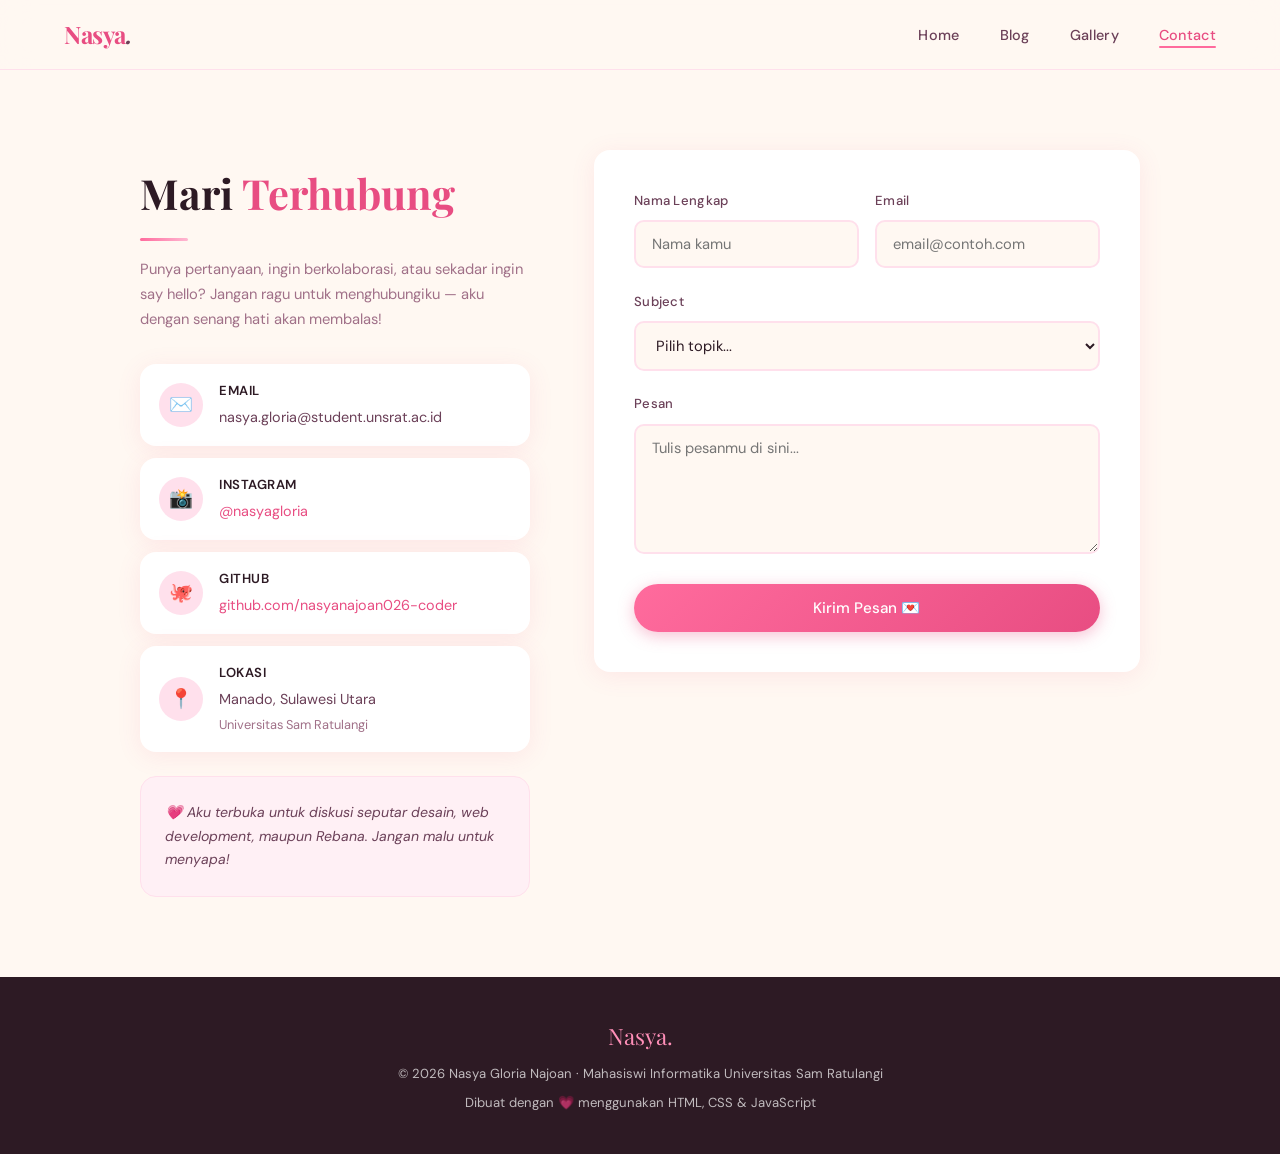
==== pages/contact.html @ c36bca0c "first commit" ====
<!DOCTYPE html>
<html lang="id">
<head>
  <meta charset="UTF-8">
  <meta name="viewport" content="width=device-width, initial-scale=1.0">
  <title>Contact — Nasya Gloria Najoan</title>
  <link rel="stylesheet" href="../css/style.css">
  <link rel="icon" href="data:image/svg+xml,<svg xmlns='http://www.w3.org/2000/svg' viewBox='0 0 100 100'><text y='.9em' font-size='90'>🌸</text></svg>">
</head>
<body>

  <!-- NAVBAR -->
  <nav class="navbar">
    <a href="../index.html" class="nav-logo">Nasya<span>.</span></a>
    <ul class="nav-links">
      <li><a href="../index.html">Home</a></li>
      <li><a href="blog.html">Blog</a></li>
      <li><a href="gallery.html">Gallery</a></li>
      <li><a href="contact.html" class="active">Contact</a></li>
    </ul>
    <div class="nav-toggle" aria-label="Toggle menu">
      <span></span><span></span><span></span>
    </div>
  </nav>

  <div class="page-wrapper">

    <section class="contact-page">
      <div class="contact-inner">

        <!-- LEFT: Info -->
<div class="contact-info fade-up">
  <h1 class="section-title">Mari <span>Terhubung</span></h1>
  <div class="divider"></div>
  <p class="contact-info-desc">
    Punya pertanyaan, ingin berkolaborasi, atau sekadar ingin say hello? Jangan ragu untuk menghubungiku — aku dengan senang hati akan membalas!
  </p>

  <div class="contact-card">
    <div class="contact-icon">✉️</div>
    <div class="contact-card-text">
      <strong>Email</strong>
      <span>nasya.gloria@student.unsrat.ac.id</span>
    </div>
  </div>

  <div class="contact-card">
    <div class="contact-icon">📸</div>
    <div class="contact-card-text">
      <strong>Instagram</strong>
      <!-- Ganti dengan username Instagram kamu -->
      <span><a href="https://www.instagram.com/nasyagloria/" target="_blank" style="color:var(--pink-500)">@nasyagloria</a></span>
    </div>
  </div>

  <div class="contact-card">
    <div class="contact-icon">🐙</div>
    <div class="contact-card-text">
      <strong>GitHub</strong>
      <span><a href="https://github.com/nasyanajoan026-coder" target="_blank" style="color:var(--pink-500)">github.com/nasyanajoan026-coder</a></span>
    </div>
  </div>

  <div class="contact-card">
    <div class="contact-icon">📍</div>
    <div class="contact-card-text">
      <strong>Lokasi</strong>
      <span>Manado, Sulawesi Utara</span>
      <span style="font-size:0.8rem;color:var(--text-soft)">Universitas Sam Ratulangi</span>
    </div>
  </div>

  <div style="margin-top:1.5rem;padding:1.5rem;background:var(--pink-50);border-radius:var(--radius);border:1px solid var(--pink-100)">
    <p style="font-size:0.88rem;color:var(--text-mid);font-style:italic;line-height:1.7">
      💗 Aku terbuka untuk diskusi seputar desain, web development, maupun Rebana. Jangan malu untuk menyapa!
    </p>
  </div>
</div>

        <!-- RIGHT: Form -->
        <div class="contact-form-wrap fade-up" style="animation-delay:0.15s">
          <form class="contact-form">
            <div class="form-row">
              <div class="form-group">
                <label for="name">Nama Lengkap</label>
                <input type="text" id="name" name="name" placeholder="Nama kamu" required>
              </div>
              <div class="form-group">
                <label for="email">Email</label>
                <input type="email" id="email" name="email" placeholder="email@contoh.com" required>
              </div>
            </div>

            <div class="form-group">
              <label for="subject">Subject</label>
              <select id="subject" name="subject" required>
                <option value="" disabled selected>Pilih topik...</option>
                <option value="kolaborasi">Kolaborasi Proyek</option>
                <option value="desain">Tanya Seputar Desain</option>
                <option value="rebana">Tentang Rebana</option>
                <option value="lainnya">Lainnya</option>
              </select>
            </div>

            <div class="form-group">
              <label for="message">Pesan</label>
              <textarea id="message" name="message" placeholder="Tulis pesanmu di sini..." required></textarea>
            </div>

            <button type="submit" class="btn btn-primary form-submit">
              Kirim Pesan 💌
            </button>
          </form>

          <div class="form-success">
            <span class="success-icon">💌</span>
            <h3>Pesan Terkirim!</h3>
            <p>Terima kasih sudah menghubungi aku. Aku akan segera membalas pesanmu. 🌸</p>
          </div>
        </div>

      </div>
    </section>

  </div>

  <!-- FOOTER -->
  <footer>
    <span class="footer-logo">Nasya.</span>
    <p>© 2026 Nasya Gloria Najoan · Mahasiswi Informatika Universitas Sam Ratulangi</p>
    <p style="margin-top:0.4rem">Dibuat dengan 💗 menggunakan HTML, CSS &amp; JavaScript</p>
  </footer>

  <script src="../js/script.js"></script>
</body>
</html>
---- css/style.css ----
@import url("https://fonts.googleapis.com/css2?family=Playfair+Display:ital,wght@0,400;0,600;0,700;1,400&family=DM+Sans:wght@300;400;500&display=swap");

/* ===== CSS VARIABLES ===== */
:root {
  --pink-50: #fff0f5;
  --pink-100: #ffe0ec;
  --pink-200: #ffb8d2;
  --pink-300: #ff8fb8;
  --pink-400: #ff6b9d;
  --pink-500: #e84d82;
  --cream: #fff8f2;
  --white: #ffffff;
  --text-dark: #2d1a24;
  --text-mid: #6b4058;
  --text-soft: #a07088;
  --shadow: 0 4px 24px rgba(232, 77, 130, 0.1);
  --shadow-lg: 0 12px 48px rgba(232, 77, 130, 0.16);
  --radius: 16px;
  --radius-sm: 10px;
  --nav-h: 70px;
  --transition: all 0.3s cubic-bezier(0.4, 0, 0.2, 1);
}

/* ===== RESET & BASE ===== */
*,
*::before,
*::after {
  box-sizing: border-box;
  margin: 0;
  padding: 0;
}

html {
  scroll-behavior: smooth;
}

body {
  font-family: "DM Sans", sans-serif;
  background: var(--cream);
  color: var(--text-dark);
  line-height: 1.7;
  overflow-x: hidden;
}

a {
  text-decoration: none;
  color: inherit;
}
img {
  max-width: 100%;
  display: block;
}
ul {
  list-style: none;
}

/* ===== SCROLLBAR ===== */
::-webkit-scrollbar {
  width: 6px;
}
::-webkit-scrollbar-track {
  background: var(--pink-50);
}
::-webkit-scrollbar-thumb {
  background: var(--pink-300);
  border-radius: 3px;
}

/* ===== NAVBAR ===== */
.navbar {
  position: fixed;
  top: 0;
  left: 0;
  right: 0;
  height: var(--nav-h);
  background: rgba(255, 248, 242, 0.88);
  backdrop-filter: blur(16px);
  -webkit-backdrop-filter: blur(16px);
  border-bottom: 1px solid var(--pink-100);
  z-index: 1000;
  display: flex;
  align-items: center;
  padding: 0 5%;
  justify-content: space-between;
  transition: var(--transition);
}

.navbar.scrolled {
  background: rgba(255, 248, 242, 0.97);
  box-shadow: var(--shadow);
}

.nav-logo {
  font-family: "Playfair Display", serif;
  font-size: 1.5rem;
  font-weight: 700;
  color: var(--pink-500);
  letter-spacing: -0.5px;
}

.nav-logo span {
  color: var(--text-mid);
  font-style: italic;
}

.nav-links {
  display: flex;
  gap: 2.5rem;
  align-items: center;
}

.nav-links a {
  font-size: 0.9rem;
  font-weight: 500;
  color: var(--text-mid);
  position: relative;
  transition: var(--transition);
  letter-spacing: 0.3px;
}

.nav-links a::after {
  content: "";
  position: absolute;
  bottom: -4px;
  left: 0;
  width: 0;
  height: 2px;
  background: var(--pink-400);
  border-radius: 2px;
  transition: var(--transition);
}

.nav-links a:hover,
.nav-links a.active {
  color: var(--pink-500);
}
.nav-links a:hover::after,
.nav-links a.active::after {
  width: 100%;
}

.nav-toggle {
  display: none;
  flex-direction: column;
  gap: 5px;
  cursor: pointer;
  padding: 4px;
}

.nav-toggle span {
  display: block;
  width: 24px;
  height: 2px;
  background: var(--text-mid);
  border-radius: 2px;
  transition: var(--transition);
}

/* ===== PAGE WRAPPER ===== */
.page-wrapper {
  padding-top: var(--nav-h);
  min-height: 100vh;
}

/* ===== SECTION COMMON ===== */
section {
  padding: 80px 5%;
}

.section-title {
  font-family: "Playfair Display", serif;
  font-size: clamp(1.8rem, 4vw, 2.6rem);
  color: var(--text-dark);
  margin-bottom: 0.4rem;
}

.section-subtitle {
  color: var(--text-soft);
  font-size: 0.95rem;
  margin-bottom: 3rem;
}

.section-title span {
  color: var(--pink-500);
}

.divider {
  width: 48px;
  height: 3px;
  background: linear-gradient(90deg, var(--pink-400), var(--pink-200));
  border-radius: 2px;
  margin: 0.6rem 0 1rem;
}

/* ===== BTN ===== */
.btn {
  display: inline-flex;
  align-items: center;
  gap: 8px;
  padding: 12px 28px;
  border-radius: 50px;
  font-family: "DM Sans", sans-serif;
  font-size: 0.9rem;
  font-weight: 500;
  cursor: pointer;
  transition: var(--transition);
  border: none;
}

.btn-primary {
  background: linear-gradient(135deg, var(--pink-400), var(--pink-500));
  color: white;
  box-shadow: 0 4px 16px rgba(232, 77, 130, 0.35);
}

.btn-primary:hover {
  transform: translateY(-2px);
  box-shadow: 0 8px 24px rgba(232, 77, 130, 0.45);
}

.btn-outline {
  background: transparent;
  color: var(--pink-500);
  border: 2px solid var(--pink-300);
}

.btn-outline:hover {
  background: var(--pink-50);
  border-color: var(--pink-400);
  transform: translateY(-2px);
}

/* ===== CARD ===== */
.card {
  background: var(--white);
  border-radius: var(--radius);
  overflow: hidden;
  box-shadow: var(--shadow);
  transition: var(--transition);
}

.card:hover {
  transform: translateY(-6px);
  box-shadow: var(--shadow-lg);
}

/* ===== BADGE / TAG ===== */
.tag {
  display: inline-block;
  padding: 4px 12px;
  border-radius: 50px;
  font-size: 0.75rem;
  font-weight: 500;
  background: var(--pink-100);
  color: var(--pink-500);
}

/* ============================================================
   HOME PAGE
   ============================================================ */

/* Hero */
.hero {
  min-height: calc(100vh - var(--nav-h));
  display: grid;
  grid-template-columns: 1fr 1fr;
  align-items: center;
  gap: 4rem;
  padding: 60px 5%;
  position: relative;
  overflow: hidden;
}

.hero::before {
  content: "";
  position: absolute;
  top: -120px;
  right: -120px;
  width: 500px;
  height: 500px;
  background: radial-gradient(circle, var(--pink-100) 0%, transparent 70%);
  pointer-events: none;
}

.hero::after {
  content: "";
  position: absolute;
  bottom: -80px;
  left: -80px;
  width: 350px;
  height: 350px;
  background: radial-gradient(circle, var(--pink-50) 0%, transparent 70%);
  pointer-events: none;
}

.hero-text {
  position: relative;
  z-index: 1;
}

.hero-greeting {
  font-size: 0.9rem;
  font-weight: 500;
  color: var(--pink-500);
  letter-spacing: 2px;
  text-transform: uppercase;
  display: flex;
  align-items: center;
  gap: 10px;
  margin-bottom: 1rem;
}

.hero-greeting::before {
  content: "";
  display: inline-block;
  width: 30px;
  height: 2px;
  background: var(--pink-400);
}

.hero-name {
  font-family: "Playfair Display", serif;
  font-size: clamp(2.4rem, 5vw, 4rem);
  font-weight: 700;
  line-height: 1.15;
  color: var(--text-dark);
  margin-bottom: 0.5rem;
}

.hero-name span {
  color: var(--pink-500);
}

.hero-tagline {
  font-family: "Playfair Display", serif;
  font-size: clamp(1rem, 2vw, 1.3rem);
  color: var(--text-mid);
  font-style: italic;
  margin-bottom: 1.5rem;
}

.hero-desc {
  color: var(--text-soft);
  font-size: 0.95rem;
  max-width: 420px;
  margin-bottom: 2.5rem;
}

.hero-btns {
  display: flex;
  gap: 1rem;
  flex-wrap: wrap;
}

.hero-image {
  position: relative;
  z-index: 1;
  display: flex;
  justify-content: center;
}

.hero-img-wrap {
  position: relative;
  width: 340px;
  height: 400px;
}

.hero-img-bg {
  position: absolute;
  inset: 0;
  background: linear-gradient(135deg, var(--pink-200), var(--pink-100));
  border-radius: 60% 40% 40% 60% / 50% 50% 50% 50%;
  animation: morphBlob 8s ease-in-out infinite;
}

.blog-card-img img {
  width: 100%;
  height: 100%;
  object-fit: cover;
}

.modal-header-img {
  height: 220px;
  overflow: hidden;  
  display: block;     
  position: relative;
}

.modal-header-img img {
  width: 100%;
  height: 100%;
  object-fit: cover;
  object-position: center top;
}

.modal-header-img .modal-close {
  position: absolute;
  top: 1rem;
  right: 1rem;
}

.contact-card {
  display: flex;
  align-items: center;
  gap: 1rem;
  background: var(--white);
  border-radius: var(--radius);
  padding: 1rem 1.2rem;
  margin-bottom: 0.8rem;
  box-shadow: var(--shadow);
  transition: var(--transition);
}

.contact-card:hover {
  transform: translateX(4px);
  box-shadow: var(--shadow-lg);
}

.contact-card-text {
  display: flex;
  flex-direction: column;
  gap: 0.15rem;
}

.contact-card-text strong {
  font-size: 0.82rem;
  font-weight: 600;
  color: var(--text-dark);
  text-transform: uppercase;
  letter-spacing: 0.5px;
}

.contact-card-text span {
  font-size: 0.9rem;
  color: var(--text-mid);
}

@keyframes morphBlob {
  0%,
  100% {
    border-radius: 60% 40% 40% 60% / 50% 50% 50% 50%;
  }
  33% {
    border-radius: 40% 60% 60% 40% / 60% 40% 60% 40%;
  }
  66% {
    border-radius: 50% 50% 40% 60% / 40% 60% 50% 50%;
  }
}

.hero-img-wrap img,
.hero-img-placeholder {
  position: absolute;
  bottom: 0;
  left: 50%;
  transform: translateX(-50%);
  width: 290px;
  height: 360px;
  object-fit: cover;
  object-position: top;
  border-radius: 50% 50% 20px 20px;
  z-index: 1;
}

.hero-img-placeholder {
  background: linear-gradient(180deg, var(--pink-200) 0%, var(--pink-300) 100%);
  display: flex;
  align-items: center;
  justify-content: center;
  font-size: 5rem;
}

.hero-badge {
  position: absolute;
  background: white;
  border-radius: 14px;
  padding: 10px 16px;
  box-shadow: var(--shadow);
  display: flex;
  align-items: center;
  gap: 10px;
  font-size: 0.82rem;
  font-weight: 500;
  color: var(--text-mid);
  z-index: 2;
  animation: float 4s ease-in-out infinite;
}

.hero-badge .badge-icon {
  font-size: 1.3rem;
}

.hero-badge-1 {
  top: 20px;
  right: -10px;
  animation-delay: 0s;
}
.hero-badge-2 {
  bottom: 60px;
  left: -20px;
  animation-delay: 1.5s;
}

@keyframes float {
  0%,
  100% {
    transform: translateY(0);
  }
  50% {
    transform: translateY(-8px);
  }
}

/* About */
.about {
  background: var(--white);
}
.about-inner {
  display: grid;
  grid-template-columns: 1fr 1fr;
  gap: 5rem;
  align-items: center;
  max-width: 1100px;
  margin: 0 auto;
}

.about-text p {
  color: var(--text-mid);
  margin-bottom: 1rem;
  font-size: 0.95rem;
}

.about-highlights {
  display: flex;
  gap: 2rem;
  margin-top: 2rem;
}

.highlight-item {
  text-align: center;
}

.highlight-num {
  font-family: "Playfair Display", serif;
  font-size: 2rem;
  font-weight: 700;
  color: var(--pink-500);
  display: block;
}

.highlight-label {
  font-size: 0.8rem;
  color: var(--text-soft);
}

/* Skills */
.skills-grid {
  display: grid;
  grid-template-columns: repeat(auto-fit, minmax(200px, 1fr));
  gap: 1.5rem;
  max-width: 1100px;
  margin: 0 auto;
}

.skill-card {
  background: var(--white);
  border-radius: var(--radius);
  padding: 2rem 1.5rem;
  text-align: center;
  box-shadow: var(--shadow);
  transition: var(--transition);
  border: 2px solid transparent;
}

.skill-card:hover {
  border-color: var(--pink-200);
  transform: translateY(-4px);
}

.skill-icon {
  font-size: 2.5rem;
  margin-bottom: 1rem;
}
.skill-name {
  font-family: "Playfair Display", serif;
  font-size: 1.05rem;
  font-weight: 600;
  color: var(--text-dark);
  margin-bottom: 0.4rem;
}
.skill-desc {
  font-size: 0.82rem;
  color: var(--text-soft);
}

/* Preview sections */
.preview-grid {
  display: grid;
  grid-template-columns: repeat(auto-fit, minmax(280px, 1fr));
  gap: 1.5rem;
  max-width: 1100px;
  margin: 0 auto 2.5rem;
}

.preview-section {
  background: var(--white);
}
.preview-section-inner {
  max-width: 1100px;
  margin: 0 auto;
}
.preview-header {
  display: flex;
  justify-content: space-between;
  align-items: flex-end;
  margin-bottom: 2rem;
}

.blog-preview-card {
  background: var(--white);
  border-radius: var(--radius);
  overflow: hidden;
  box-shadow: var(--shadow);
  transition: var(--transition);
}
.blog-preview-card:hover {
  transform: translateY(-5px);
  box-shadow: var(--shadow-lg);
}
.blog-preview-img {
  height: 160px;
  background: linear-gradient(135deg, var(--pink-100), var(--pink-200));
  display: flex;
  align-items: center;
  justify-content: center;
  font-size: 3rem;
}
.blog-preview-body {
  padding: 1.2rem;
}
.blog-preview-body .tag {
  margin-bottom: 0.7rem;
}
.blog-preview-title {
  font-family: "Playfair Display", serif;
  font-size: 1rem;
  font-weight: 600;
  margin-bottom: 0.5rem;
  color: var(--text-dark);
}
.blog-preview-excerpt {
  font-size: 0.83rem;
  color: var(--text-soft);
}

.gallery-preview-grid {
  display: grid;
  grid-template-columns: repeat(3, 1fr);
  gap: 0.8rem;
  max-width: 1100px;
  margin: 0 auto 2.5rem;
}

.gallery-preview-item {
  aspect-ratio: 1;
  border-radius: var(--radius-sm);
  overflow: hidden;
  background: linear-gradient(135deg, var(--pink-100), var(--pink-200));
  display: flex;
  align-items: center;
  justify-content: center;
  font-size: 2rem;
  transition: var(--transition);
  cursor: pointer;
}

.gallery-preview-item:hover {
  transform: scale(1.04);
}

.gallery-preview-item img {
  width: 100%;
  height: 100%;
  object-fit: cover;
}

/* ============================================================
   BLOG PAGE
   ============================================================ */
.blog-hero {
  background: linear-gradient(135deg, var(--pink-50), var(--white));
  padding: 60px 5% 40px;
  text-align: center;
  border-bottom: 1px solid var(--pink-100);
}

.blog-hero .section-title {
  margin-bottom: 0.3rem;
}

.blog-filter {
  display: flex;
  gap: 0.8rem;
  flex-wrap: wrap;
  margin: 2rem auto;
  max-width: 600px;
  justify-content: center;
}

.filter-btn {
  padding: 8px 22px;
  border-radius: 50px;
  border: 2px solid var(--pink-200);
  background: transparent;
  color: var(--text-mid);
  font-family: "DM Sans", sans-serif;
  font-size: 0.85rem;
  font-weight: 500;
  cursor: pointer;
  transition: var(--transition);
}

.filter-btn.active,
.filter-btn:hover {
  background: var(--pink-400);
  border-color: var(--pink-400);
  color: white;
}

.blog-grid {
  display: grid;
  grid-template-columns: repeat(auto-fit, minmax(300px, 1fr));
  gap: 2rem;
  padding: 60px 5%;
  max-width: 1100px;
  margin: 0 auto;
}

.blog-card {
  background: var(--white);
  border-radius: var(--radius);
  overflow: hidden;
  box-shadow: var(--shadow);
  transition: var(--transition);
  cursor: pointer;
  display: flex;
  flex-direction: column;
}

.blog-card:hover {
  transform: translateY(-6px);
  box-shadow: var(--shadow-lg);
}

.blog-card-img {
  height: 200px;
  background: linear-gradient(135deg, var(--pink-100), var(--pink-200));
  display: flex;
  align-items: center;
  justify-content: center;
  font-size: 4rem;
  flex-shrink: 0;
}

.blog-card-body {
  padding: 1.5rem;
  display: flex;
  flex-direction: column;
  flex: 1;
}

.blog-card-meta {
  display: flex;
  align-items: center;
  gap: 0.8rem;
  margin-bottom: 0.8rem;
}

.blog-card-date {
  font-size: 0.78rem;
  color: var(--text-soft);
}

.blog-card-title {
  font-family: "Playfair Display", serif;
  font-size: 1.15rem;
  font-weight: 600;
  color: var(--text-dark);
  margin-bottom: 0.7rem;
  line-height: 1.4;
}

.blog-card-excerpt {
  font-size: 0.87rem;
  color: var(--text-soft);
  line-height: 1.7;
  flex: 1;
  margin-bottom: 1.2rem;
}

.blog-read-more {
  display: inline-flex;
  align-items: center;
  gap: 6px;
  color: var(--pink-500);
  font-size: 0.85rem;
  font-weight: 500;
  transition: var(--transition);
}

.blog-read-more:hover {
  gap: 10px;
}

/* Blog Modal */
.modal-overlay {
  position: fixed;
  inset: 0;
  background: rgba(45, 26, 36, 0.55);
  backdrop-filter: blur(4px);
  z-index: 2000;
  display: flex;
  align-items: center;
  justify-content: center;
  padding: 2rem;
  opacity: 0;
  visibility: hidden;
  transition: var(--transition);
}

.modal-overlay.open {
  opacity: 1;
  visibility: visible;
}

.modal-box {
  background: var(--white);
  border-radius: var(--radius);
  max-width: 720px;
  width: 100%;
  max-height: 85vh;
  overflow-y: auto;
  transform: translateY(30px) scale(0.97);
  transition: var(--transition);
}

.modal-overlay.open .modal-box {
  transform: translateY(0) scale(1);
}

.modal-header-img {
  height: 220px;
  background: linear-gradient(135deg, var(--pink-100), var(--pink-200));
  display: flex;
  align-items: center;
  justify-content: center;
  font-size: 5rem;
  position: relative;
}

.modal-close {
  position: absolute;
  top: 1rem;
  right: 1rem;
  width: 36px;
  height: 36px;
  border-radius: 50%;
  background: white;
  border: none;
  cursor: pointer;
  display: flex;
  align-items: center;
  justify-content: center;
  font-size: 1.2rem;
  color: var(--text-mid);
  box-shadow: var(--shadow);
  transition: var(--transition);
}

.modal-close:hover {
  background: var(--pink-100);
  color: var(--pink-500);
}

.modal-content {
  padding: 2rem 2.5rem;
}

.modal-meta {
  display: flex;
  align-items: center;
  gap: 1rem;
  margin-bottom: 1rem;
}

.modal-title {
  font-family: "Playfair Display", serif;
  font-size: 1.6rem;
  font-weight: 700;
  color: var(--text-dark);
  margin-bottom: 1.5rem;
  line-height: 1.35;
}

.modal-body {
  font-size: 0.95rem;
  color: var(--text-mid);
  line-height: 1.85;
}

.modal-body p {
  margin-bottom: 1.2rem;
}
.modal-body p:last-child {
  margin-bottom: 0;
}

/* ============================================================
   GALLERY PAGE
   ============================================================ */
.gallery-hero {
  background: linear-gradient(135deg, var(--pink-50), var(--white));
  padding: 60px 5% 40px;
  text-align: center;
  border-bottom: 1px solid var(--pink-100);
}

.gallery-filter {
  display: flex;
  gap: 0.8rem;
  flex-wrap: wrap;
  margin: 2rem auto;
  max-width: 500px;
  justify-content: center;
}

.gallery-grid {
  display: grid;
  grid-template-columns: repeat(auto-fill, minmax(240px, 1fr));
  gap: 1.2rem;
  padding: 60px 5%;
  max-width: 1200px;
  margin: 0 auto;
}

.gallery-item {
  aspect-ratio: 4/3;
  border-radius: var(--radius);
  overflow: hidden;
  position: relative;
  cursor: pointer;
  box-shadow: var(--shadow);
  transition: var(--transition);
}

.gallery-item:hover {
  transform: scale(1.03);
  box-shadow: var(--shadow-lg);
}

.gallery-item-inner {
  width: 100%;
  height: 100%;
  background: linear-gradient(135deg, var(--pink-100), var(--pink-200));
  display: flex;
  align-items: center;
  justify-content: center;
  font-size: 3rem;
  transition: var(--transition);
}

.gallery-item img {
  width: 100%;
  height: 100%;
  object-fit: cover;
}

.gallery-item-overlay {
  position: absolute;
  inset: 0;
  background: linear-gradient(to top, rgba(232, 77, 130, 0.75), transparent);
  opacity: 0;
  transition: var(--transition);
  display: flex;
  align-items: flex-end;
  padding: 1.2rem;
}

.gallery-item:hover .gallery-item-overlay {
  opacity: 1;
}

.gallery-item-caption {
  color: white;
  font-size: 0.85rem;
  font-weight: 500;
}

.gallery-item[data-category="rebana"] .gallery-item-inner {
  background: linear-gradient(135deg, #ffd6e8, var(--pink-200));
}

.gallery-item[data-category="canva"] .gallery-item-inner {
  background: linear-gradient(135deg, #fce4d6, #ffd6e8);
}

/* Gallery Lightbox */
.lightbox {
  position: fixed;
  inset: 0;
  background: rgba(45, 26, 36, 0.92);
  z-index: 3000;
  display: flex;
  align-items: center;
  justify-content: center;
  opacity: 0;
  visibility: hidden;
  transition: var(--transition);
}

.lightbox.open {
  opacity: 1;
  visibility: visible;
}

.lightbox-content {
  max-width: 800px;
  width: 90%;
  text-align: center;
  transform: scale(0.9);
  transition: var(--transition);
}

.lightbox.open .lightbox-content {
  transform: scale(1);
}

.lightbox-img {
  border-radius: var(--radius);
  max-height: 70vh;
  width: 100%;
  object-fit: contain;
  background: var(--pink-50);
  display: flex;
  align-items: center;
  justify-content: center;
  font-size: 6rem;
  min-height: 300px;
}

.lightbox-caption {
  color: white;
  margin-top: 1rem;
  font-size: 0.95rem;
  opacity: 0.85;
}

.lightbox-close {
  position: fixed;
  top: 1.5rem;
  right: 1.5rem;
  width: 44px;
  height: 44px;
  border-radius: 50%;
  background: rgba(255, 255, 255, 0.15);
  border: none;
  cursor: pointer;
  display: flex;
  align-items: center;
  justify-content: center;
  font-size: 1.3rem;
  color: white;
  transition: var(--transition);
}

.lightbox-close:hover {
  background: rgba(255, 255, 255, 0.3);
}

/* ============================================================
   CONTACT PAGE
   ============================================================ */
.contact-page {
  padding: 80px 5%;
}
.contact-inner {
  display: grid;
  grid-template-columns: 1fr 1.4fr;
  gap: 4rem;
  max-width: 1000px;
  margin: 0 auto;
  align-items: start;
}

.contact-info {
  padding-top: 0.5rem;
}
.contact-info .section-title {
  text-align: left;
}

.contact-info-desc {
  color: var(--text-soft);
  font-size: 0.92rem;
  margin-bottom: 2rem;
}

.contact-item {
  display: flex;
  align-items: center;
  gap: 1rem;
  margin-bottom: 1.2rem;
}

.contact-icon {
  width: 44px;
  height: 44px;
  border-radius: 50%;
  background: var(--pink-100);
  display: flex;
  align-items: center;
  justify-content: center;
  font-size: 1.2rem;
  flex-shrink: 0;
  color: var(--pink-500);
}

.contact-item-text small {
  display: block;
  font-size: 0.75rem;
  color: var(--text-soft);
  text-transform: uppercase;
  letter-spacing: 1px;
}

.contact-item-text span {
  font-size: 0.92rem;
  color: var(--text-mid);
  font-weight: 500;
}

/* Form */
.contact-form-wrap {
  background: var(--white);
  border-radius: var(--radius);
  padding: 2.5rem;
  box-shadow: var(--shadow);
}

.form-group {
  margin-bottom: 1.4rem;
}

.form-group label {
  display: block;
  font-size: 0.82rem;
  font-weight: 500;
  color: var(--text-mid);
  margin-bottom: 0.5rem;
  letter-spacing: 0.3px;
}

.form-group input,
.form-group textarea,
.form-group select {
  width: 100%;
  padding: 12px 16px;
  border: 2px solid var(--pink-100);
  border-radius: var(--radius-sm);
  font-family: "DM Sans", sans-serif;
  font-size: 0.92rem;
  color: var(--text-dark);
  background: var(--cream);
  transition: var(--transition);
  outline: none;
}

.form-group input:focus,
.form-group textarea:focus,
.form-group select:focus {
  border-color: var(--pink-300);
  background: var(--white);
  box-shadow: 0 0 0 4px rgba(255, 143, 184, 0.12);
}

.form-group textarea {
  resize: vertical;
  min-height: 130px;
}

.form-row {
  display: grid;
  grid-template-columns: 1fr 1fr;
  gap: 1rem;
}

.form-submit {
  width: 100%;
  justify-content: center;
  padding: 14px;
  font-size: 0.95rem;
}

.form-success {
  display: none;
  text-align: center;
  padding: 2rem;
  color: var(--text-mid);
}

.form-success .success-icon {
  font-size: 3rem;
  display: block;
  margin-bottom: 1rem;
}

.form-success h3 {
  font-family: "Playfair Display", serif;
  color: var(--text-dark);
  margin-bottom: 0.5rem;
}

.form-success p {
  font-size: 0.9rem;
  color: var(--text-soft);
}

/* ===== FOOTER ===== */
footer {
  background: var(--text-dark);
  color: rgba(255, 255, 255, 0.7);
  text-align: center;
  padding: 2.5rem 5%;
}

footer .footer-logo {
  font-family: "Playfair Display", serif;
  font-size: 1.4rem;
  color: var(--pink-300);
  margin-bottom: 0.5rem;
  display: block;
}

footer p {
  font-size: 0.82rem;
}

footer a {
  color: var(--pink-300);
  transition: var(--transition);
}

footer a:hover {
  color: var(--pink-200);
}

/* ===== ANIMATIONS ===== */
.fade-up {
  opacity: 0;
  transform: translateY(28px);
  transition:
    opacity 0.6s ease,
    transform 0.6s ease;
}

.fade-up.visible {
  opacity: 1;
  transform: translateY(0);
}

/* ===== RESPONSIVE ===== */
@media (max-width: 900px) {
  .hero {
    grid-template-columns: 1fr;
    text-align: center;
    gap: 2rem;
    padding-top: 3rem;
  }
  .hero-desc {
    margin: 0 auto 2.5rem;
  }
  .hero-btns {
    justify-content: center;
  }
  .hero-image {
    order: -1;
  }
  .hero-img-wrap {
    width: 260px;
    height: 300px;
  }
  .hero-img-wrap img,
  .hero-img-placeholder {
    width: 220px;
    height: 270px;
  }
  .hero-badge-1 {
    top: 10px;
    right: 10px;
  }
  .hero-badge-2 {
    bottom: 30px;
    left: 10px;
  }

  .about-inner {
    grid-template-columns: 1fr;
    gap: 2.5rem;
  }
  .contact-inner {
    grid-template-columns: 1fr;
    gap: 2.5rem;
  }
}

@media (max-width: 600px) {
  .nav-links {
    display: none;
    flex-direction: column;
    position: fixed;
    top: var(--nav-h);
    left: 0;
    right: 0;
    background: var(--white);
    padding: 1.5rem 5%;
    gap: 1.2rem;
    border-bottom: 1px solid var(--pink-100);
    box-shadow: var(--shadow);
  }
  .nav-links.open {
    display: flex;
  }
  .nav-toggle {
    display: flex;
  }
  .form-row {
    grid-template-columns: 1fr;
  }
  .gallery-grid {
    grid-template-columns: repeat(2, 1fr);
  }
  .gallery-preview-grid {
    grid-template-columns: repeat(2, 1fr);
  }
  section {
    padding: 60px 5%;
  }
  .modal-content {
    padding: 1.5rem;
  }
}
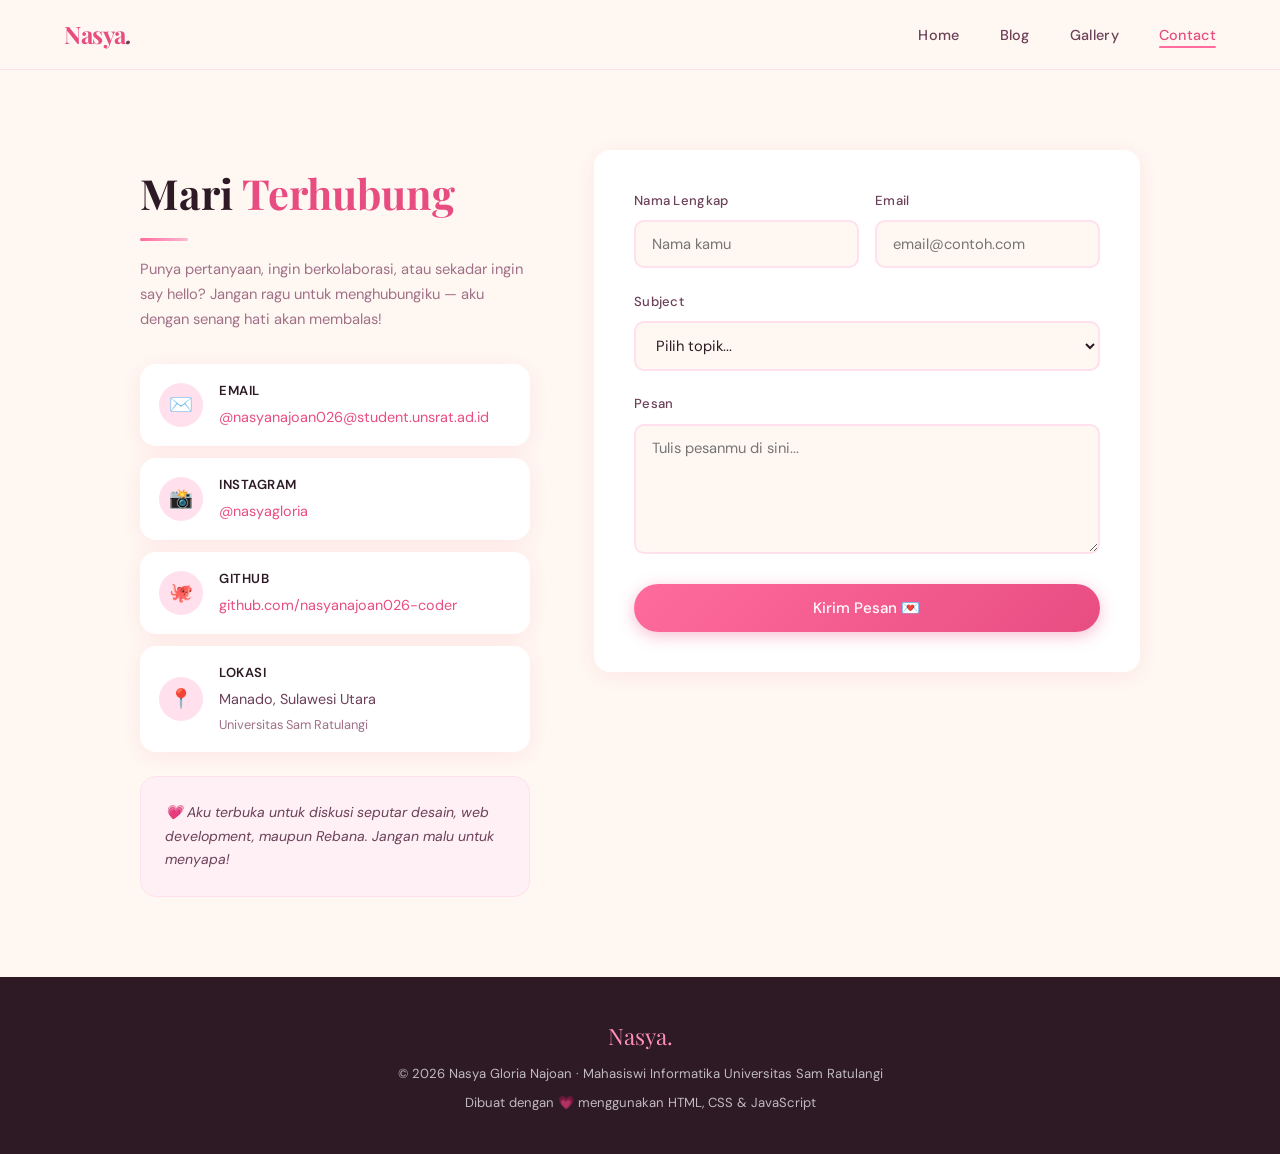
==== commit 1d2f8024: "update email di contact" ====
--- a/pages/contact.html
+++ b/pages/contact.html
@@ -40,7 +40,7 @@
     <div class="contact-icon">✉️</div>
     <div class="contact-card-text">
       <strong>Email</strong>
-      <span>nasya.gloria@student.unsrat.ac.id</span>
+      <span><a href="mailto:nasyanajoan026@student.unsrat.ad.id" target="_blank" style="color:var(--pink-500)">@nasyanajoan026@student.unsrat.ad.id</a></span>
     </div>
   </div>
 
@@ -48,7 +48,6 @@
     <div class="contact-icon">📸</div>
     <div class="contact-card-text">
       <strong>Instagram</strong>
-      <!-- Ganti dengan username Instagram kamu -->
       <span><a href="https://www.instagram.com/nasyagloria/" target="_blank" style="color:var(--pink-500)">@nasyagloria</a></span>
     </div>
   </div>
